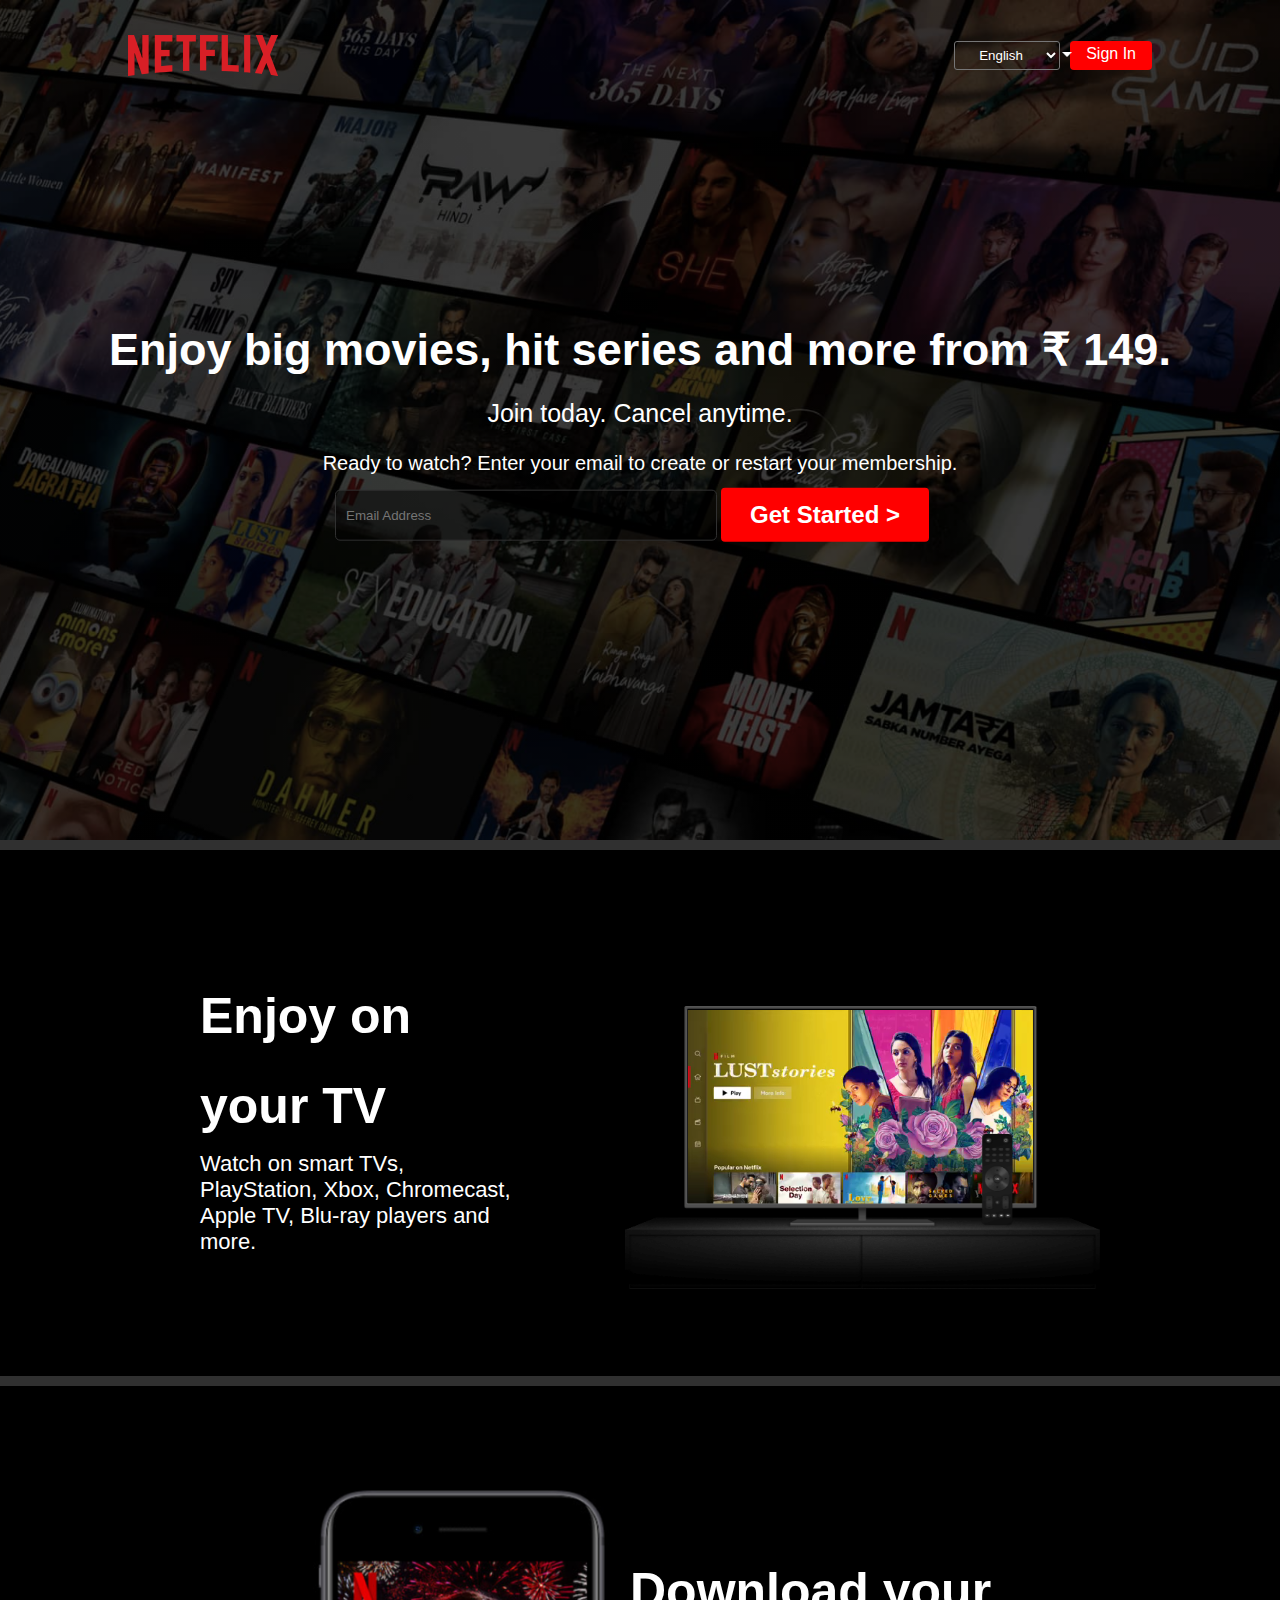
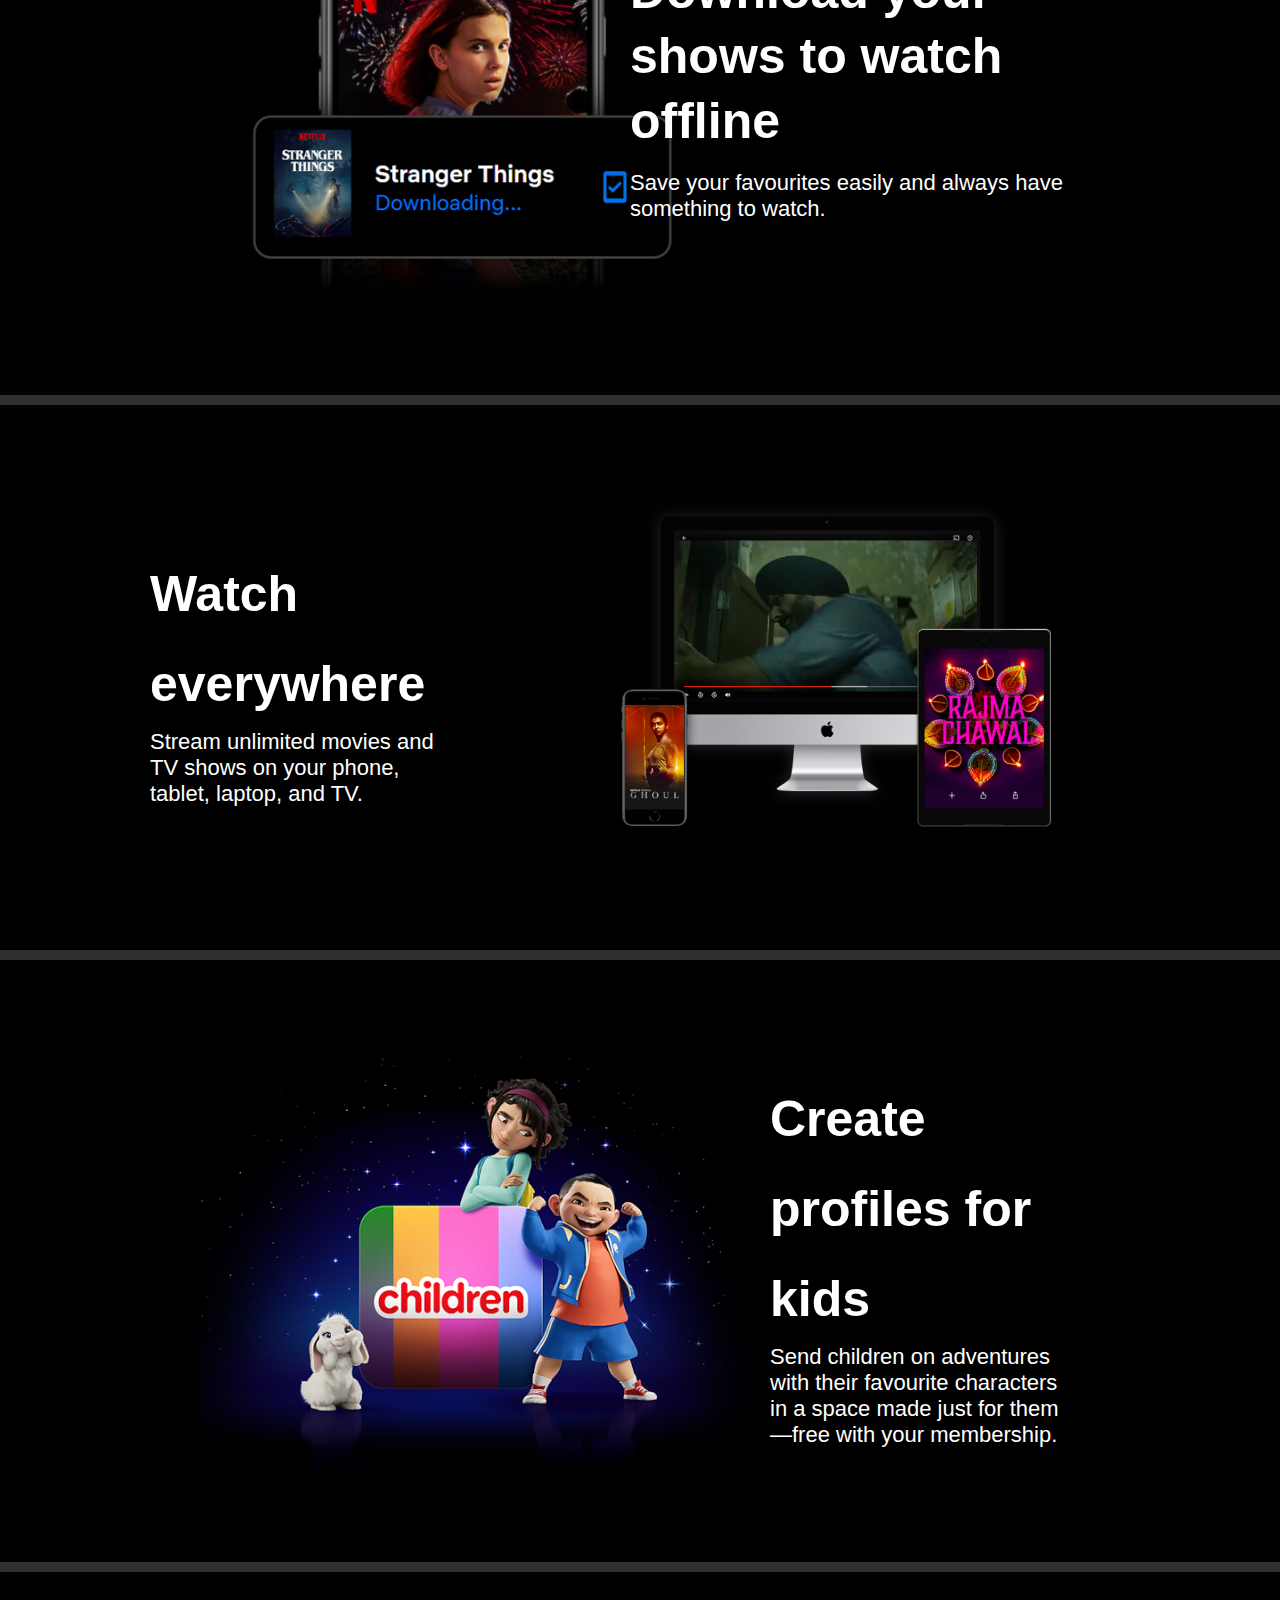
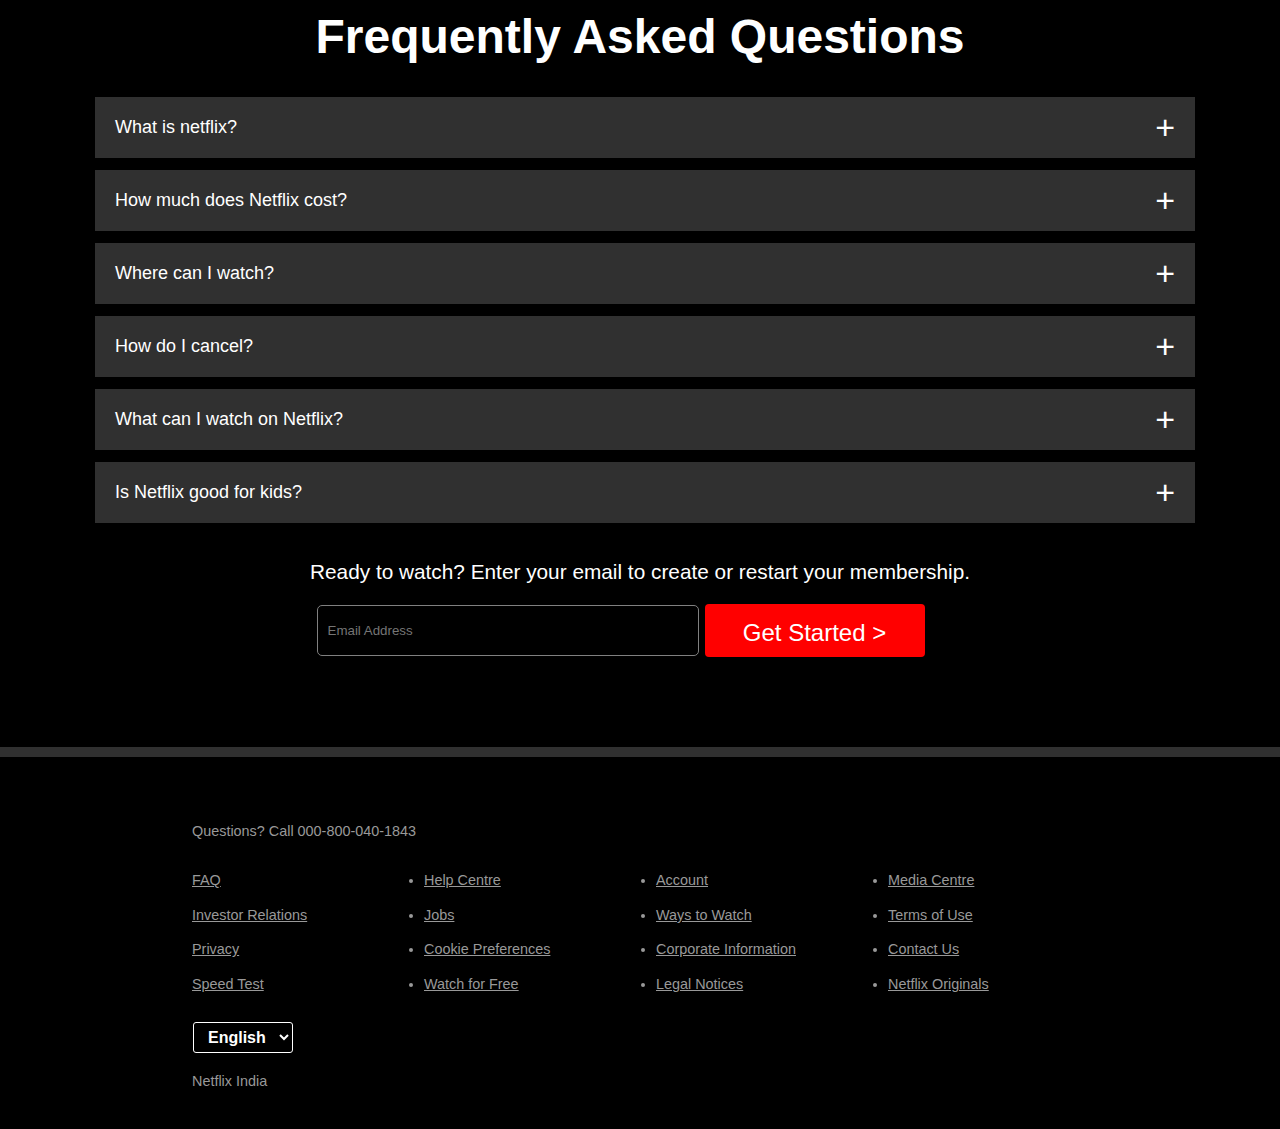
==== index.html @ d726b63e "made changes" ====
<!DOCTYPE html>
<html lang="en">
<head>
    <meta charset="UTF-8">
    <meta name="viewport" content="width=device-width, initial-scale=1.0">
    
    <link rel="stylesheet" href="logo.css">
    <link rel="shortcut icon" href="C:\Projects\netflixfavicon.png" type="image/x-icon">
    <title>Netflix India - Watch Tv Shows Online,Watch Movies Online</title>
    
</head>
<body>
    <header class="main-section">
        <div class="main-sectiontop">
         <nav>
          <img class="logoimg" src="netflixlogo.png" alt="Netflix logo">
           <div class="right-signin"> <select class="lang-dropdown" name="English">
            <option value="English">English</option>
            <option value="hindi"> हिंदी</option>
            </select>
            <img class="dropdown" src="down-icon.png">
            <a href="#" class="btn-signin">Sign In</a>
        </div>
        </nav></div>
              <div class="main-section-container">
                <h1>Enjoy big movies, hit series and more from ₹ 149.</h1>
                <h3>Join today. Cancel anytime.</h3>
                <p>Ready to watch? Enter your email to create or restart your membership.</p>  
                <div class="signin-btn">
                <input type="email" name="email" id="mail" placeholder="Email Address">
                <a href="#" class="btn-lg">Get Started ></a>
        </div>      
        </div>
        </header>
        <section>
        <div class="feature-one">
            <div class="row-one">
            <h1>Enjoy on your TV</h1>
            <p>Watch on smart TVs, PlayStation, Xbox, Chromecast, Apple TV, Blu-ray players and more.</p>
        </div>
        <div class="media">
            <img class="tvimg" src="tv.png">
            <video class="videoone"  autoplay playsinline muted loop>
            <source src="1.m4v" type="video/mp4">
        </video>
        </div>
        </div>
        <div class="feature-two">
            <div class="mobile-download">
                <img class="mobile" src="feature-2.png">
            </div>
            <div class="row-two">
            <h1>Download your shows to watch offline</h1>
            <p>Save your favourites easily and always have something to watch.</p>
        </div>
     </div>
       
        <div class="feature-three">
            <div class="row-three">
            <h1>Watch everywhere</h1>
            <p>Stream unlimited movies and TV shows on your phone, tablet, laptop, and TV.</p>
        </div>
        <div class="mac-video">
            <img class="mac" src="device-pile-in.png">
            <video class="videotwo"  autoplay playsinline muted loop>
            <source src="2.m4v" type="video/mp4">
            </video>
        </div>
    </div>
        
        <div class="feature-four">
            <div class="kids"><img class="cartoon" src="cartoon.png">
            </div>
            <div class="row-four">
            <h1>Create profiles for kids</h1>
            <p>Send children on adventures with their favourite characters in a space made just for them—free with your membership.</p>
        </div>
            </div>
        </div>
    </section>
    <section class="lastsec">
        <div class="faq">
            <h1>Frequently Asked Questions</h1>
            <ul class=" accordion">
                <li> 
                  
                    <input type="radio" name="accordion" id="first">
                    <label for="first">What is netflix?</label>
              
                    <div class="content">
                       <p>Netflix is a streaming service that offers a wide variety of award-winning TV shows, movies, anime, documentaries and more – on thousands of internet-connected devices.
                        You can watch as much as you want, whenever you want, without a single ad – all for one low monthly price. There's always something new to discover, and new TV shows and movies are added every week!</p>
                    </div>
                </li>
                <li>
                    <input type="radio" name="accordion" id="second">
                    <label for="second">How much does Netflix cost?</label>
               
                    <div class="content">
                       <p>Watch Netflix on your smartphone, tablet, Smart TV, laptop, or streaming device, all for one fixed monthly fee. Plans range from ₹ 149 to ₹ 649 a month. No extra costs, no contracts.</p>
                    </div>
                </li>
                <li>
                    <input type="radio" name="accordion" id="third">
                    <label for="third">Where can I watch?</label>
               
                    <div class="content">
                       <p>Watch anywhere, anytime. Sign in with your Netflix account to watch instantly on the web at netflix.com from your personal computer or on any internet-connected device that offers the Netflix app, including smart TVs, smartphones, tablets, streaming media players and game consoles.

                        You can also download your favourite shows with the iOS, Android, or Windows 10 app. Use downloads to watch while you're on the go and without an internet connection. Take Netflix with you anywhere.</p>
                    </div>
                </li>
                <li>
                    <input type="radio" name="accordion" id="fourth">
                    <label for="fourth">How do I cancel?</label>
                
                    <div class="content">
                       <p>Netflix is flexible. There are no annoying contracts and no commitments. You can easily cancel your account online in two clicks. There are no cancellation fees – start or stop your account anytime.</p>
                    </div>
                </li>
                <li>
                    <input type="radio" name="accordion" id="fifth">
                    <label for="fifth">What can I watch on Netflix?</label>
                
                    <div class="content">
                       <p>Netflix is flexible. There are no annoying contracts and no commitments. You can easily cancel your account online in two clicks. There are no cancellation fees – start or stop your account anytime.</p>
                    </div>
                </li>
                <li>
                    <input type="radio" name="accordion" id="sixth">
                    <label for="sixth">Is Netflix good for kids?</label>
               
                    <div class="content">
                       <p>The Netflix Kids experience is included in your membership to give parents control while kids enjoy family-friendly TV shows and films in their own space.

                        Kids profiles come with PIN-protected parental controls that let you restrict the maturity rating of content kids can watch and block specific titles you don’t want kids to see.</p>
                    </div>
                </li>
            </ul>
            <p>Ready to watch? Enter your email to create or restart your membership.</p>
            <div class="input">
                <input type="email" name="email" placeholder="Email Address">
                <a href="#" class="btn-rounded"><button>Get Started ></button></a>
            </div>
        </div>
    </section>


    <footer class="footer">
        <p>Questions? Call 000-800-040-1843</p>
        <div class="footer-cols">
            <ul>
                <li><a href="#">FAQ</a></li>
                <li><a href="#">Investor Relations</a></li>
                <li><a href="#">Privacy</a></li>
                <li><a href="#">Speed Test</a></li>
               <select class="language" name="English">
                <option value="English">English</option>
               </select>
                    <p>Netflix India</p>
            </ul>
            <ul>
                <li><a href="#">Help Centre</a></li>
                <li><a href="#">Jobs</a></li>
                <li><a href="#">Cookie Preferences</a></li>
                <li><a href="#">Watch for Free</a></li>
               
            </ul>
            <ul>
                <li><a href="#">Account</a></li>
                <li><a href="#">Ways to Watch</a></li>
                <li><a href="#">Corporate Information</a></li>
                <li><a href="#">Legal Notices</a></li>
            </ul>
            <ul>
                <li><a href="#">Media Centre</a></li>
                <li><a href="#">Terms of Use</a></li>
                <li><a href="#">Contact Us</a></li>
                <li><a href="#">Netflix Originals</a></li>
                
            </ul>
        </div>
    </footer>

</body>
</html>
---- logo.css ----
*{
    margin: 0;
    padding: 0;
}
body{
    font-family: Netflix Sans,Helvetica Neue,Segoe UI,Roboto,Ubuntu,sans-serif;
    background-color: black;
    color: white;
}
.main-section{
    height: 90vh;
    background-image:linear-gradient(rgba(0,0,0,0.7),rgba(0,0,0,0.7)), url(Backgroundimg.png);
    background-size: cover;
    background-position: center;
    padding: 15px 10%;
    position: relative;
    border-bottom: 10px solid #303030;
} 
.main-sectiontop {
   height: 100%;
   color: rgba(0, 0, 0, 0.5);
  
}
nav {
    display: flex;
    align-items: center;
    justify-content: space-between;
    padding: 20px 0px;
}
.logoimg{
    width: 150px;
    cursor: pointer;
} 
.right-signin {
    font-weight: 500;
    display: flex;
}
.btn-signin {
    background-color:red;
    color: white;
    text-decoration: none;
    padding-top: 4px;
    padding-bottom: 4px;
    padding-left: 16px;
    padding-right: 16px;
    border: none;
    margin-left: 10px;
    border-radius: 4px;
}
.btn-signin:hover{
    background-color: lightcoral;
}
.lang-dropdown{
    color: white;
    background-color:transparent ;
    padding-top: 5px;
    padding-bottom: 5px;
    padding-left: 20px;
    padding-right: 20px;
    border-radius: 3px; 
    position: relative;
   
}
.dropdown {
    width: 10px;
    height: 5px;
    position: absolute;
    top: 52px;
    left: 83%;
}
.main-section-container{
    /* color: white; */
    position: absolute;
    top: 55%;
    width: 100%;
    transform: translate(-10%, -50%); 
    text-align: center;
    font-size: 20px;
    line-height: 50px;
}
.main-section-container h1{
    font-weight: 800;
    font-size: 45px;
    margin: 0 30px;
    line-height: 74.5px; 
   
}
.main-section-container h3{
    font-size: 25px;
    font-weight: 500;
}
.signin-btn{
    display: inline-grid;
    align-items: center;
    grid-template-columns: 60% 47%;
    padding-bottom: 70px;
    /* color: white; */
}
.btn-lg{
    width: 200px;
    left: 20px;
    text-align: center;
    text-decoration: none;
    background-color: red;
    font-size: 1.5rem;
    font-weight: 650;
    padding: 1.7px 4px;
    border: none;
    border-radius: 4px;
    color: white;
    margin-left: 20px;
}
.main-section-container input{
    background:rgba(0, 0, 0, 0.5);
    width: 360px;
    color: white;
    padding: 17px 10px; 
    border-radius: 5px; 
    border-color: white; 
    border: 1px solid #303030;       
}
/*------------------features-----------------------*/
section {
  
    padding: 0px;
    margin: 0px;
  
} 

section h1{
    font-size:50px;
    line-height: 90px;
}
section p{
    font-size:22px;
    font-weight: 500;
    
}
.feature-one{
    display: flex;
    width: 100%;
    border-bottom: 10px solid #303030;
    align-items: center;
    padding: 85px 0px;
    
}
.row-one{
   
  flex-basis: 50%;
  padding-left: 200px;
  padding-right: 100px;
}
.media {
    position: relative;
    display: flex;
    padding-left: 0px;
    padding-right: 180px;
    flex-basis: 50%;
    
}
.tvimg{
    width: 475px;
    z-index: 2;
}
.videoone{
    width: 345px;
    position: absolute;
    top: 75px;
    left: 63px;
}
 .feature-two {
    display: flex;
    width: 100%;
   align-items: center;
   border-bottom: 10px solid #303030;
   padding: 85px 0px;
   
}
.mobile-download {
    width: 300px;
    flex-basis: 50%;
    padding-left: 180px;
 
    
}
.row-two h1{
    line-height: 65px;
    margin-bottom: 16px;
}

.row-two{
    width: 50%;
    flex-basis: 50%;
    padding-right: 200px;
}
.mobile{
    width: 580px;
}
.feature-three{
    display: flex;
    width: 100%;
    align-items: center;
   padding: 85px 0px;
    border-bottom: 10px solid #303030;
}
.row-three{
    width: 200px;
  flex-basis: 50%;
  padding-left: 150px;
  padding-right: 130px; 
  
}
.mac-video {
    position: relative;
    display: flex;
    flex-basis: 50%;
    padding-right: 200px;
   
  
}
.mac{
    width: 500px;
    z-index:3;
}
.videotwo{
    width: 303px;
    position: absolute;
    top: 41px;
    left: 94px;

}
.feature-four{
    display: flex;
    width: 100%;
    align-items: center;
    justify-content: center;
    /* flex-wrap: wrap; */
    padding: 85px 0px;
   
    border-bottom: 10px solid #303030;
}
.row-four{
    width: 50%;
    flex-basis: 50%;
    padding-right: 200px;
   
    
}
.kids{
    width: 50%;
    flex-basis: 50%;
    padding-left: 200px; 
}
.cartoon{
width: 570px;
}
/* -----------------FAQs----------------------- */
.faq{
    padding: 20px 10px;
    text-align: center;
    border-bottom: 10px solid #303030;
}

.faq h1{
    /* padding-bottom: 10px; */
    font-size: 3rem;
}
.accordion {
    margin: 10px auto;
    width: 100%;
    max-width: 1100px;
}
.accordion li {
    list-style: none;
    width: 100%;
    padding: 5px;
}
.accordion label{
    display: flex;
    align-items: center;
    padding: 20px;
    font-size: 18px;
    font-weight: 500;
    background-color: #303030;
    margin-bottom: 2px;
    cursor: pointer;
    position: relative;
    transition: transform 0.5s;
}
label::after{
    content: '+';
    font-size: 34px;
    position: absolute;
    right: 20px;

}
input[type="radio"]{
     display: none;
 }
.accordion .content{
    background: #303030;
    text-align: left;
    padding: 0px 20px;
    max-height: 0;
    overflow: hidden;
    transition: max-height 0.5s, padding 0.5s;
}
.accordion input[type="radio"]:checked + label ~ .content{
    max-height: 400px;
    padding: 0px 20px;
}
.accordion input[type="radio"]:checked+ label::after {
    transform: rotate(135deg);
}

.faq p{
    padding: 20px 0px;
    font-size: 1.3rem;
    font-weight: 450;
} 
.input{
    display: inline-grid;
    align-items: center;
    grid-template-columns: 50% 47%;
    padding-bottom: 70px;
    color: white;

}
.input input{
   
      background:rgba(0, 0, 0, 0.5);
      width: 360px;
      padding: 17px 10px; 
      border-radius: 5px; 
      border-color: white; 
      border: 1px solid grey;
}

.input button{
    height: 3.35rem;
    width: 220px;
    left: 20px;
    text-align: center;
    background-color:red;
    font-size: 1.5rem;
    padding: 15px 15px;
    border: none;
    border-radius: 2px;
    color: white;
    margin-left: 45px;
    border-radius: 4px;
}
/* -----------------footer------------ */
.footer{
    max-width: 70%;
    margin: 1rem auto;
    overflow: auto;
    padding-top: 50px;
}

.footer , .footer a{
    color: #999999;
    font-size: 0.9rem;
}

.footer p{
    margin-bottom: 1.5rem;
}

.footer .footer-cols{
    display: grid;
    grid-template-columns: repeat(4 , 1fr);
    grid-gap: 2rem;
}

.footer li{
    line-height: 2.4;
}
.language{
    background-color: transparent;
    border:1px solid white;
    color: white;
    margin-top: 20px;
    margin-left: 1px;
    border-radius: 3px;
    font-size: medium;
    font-weight: 700;
    padding: 5px 10px; 
}


.footer-cols p {
 padding-top: 20px;
}
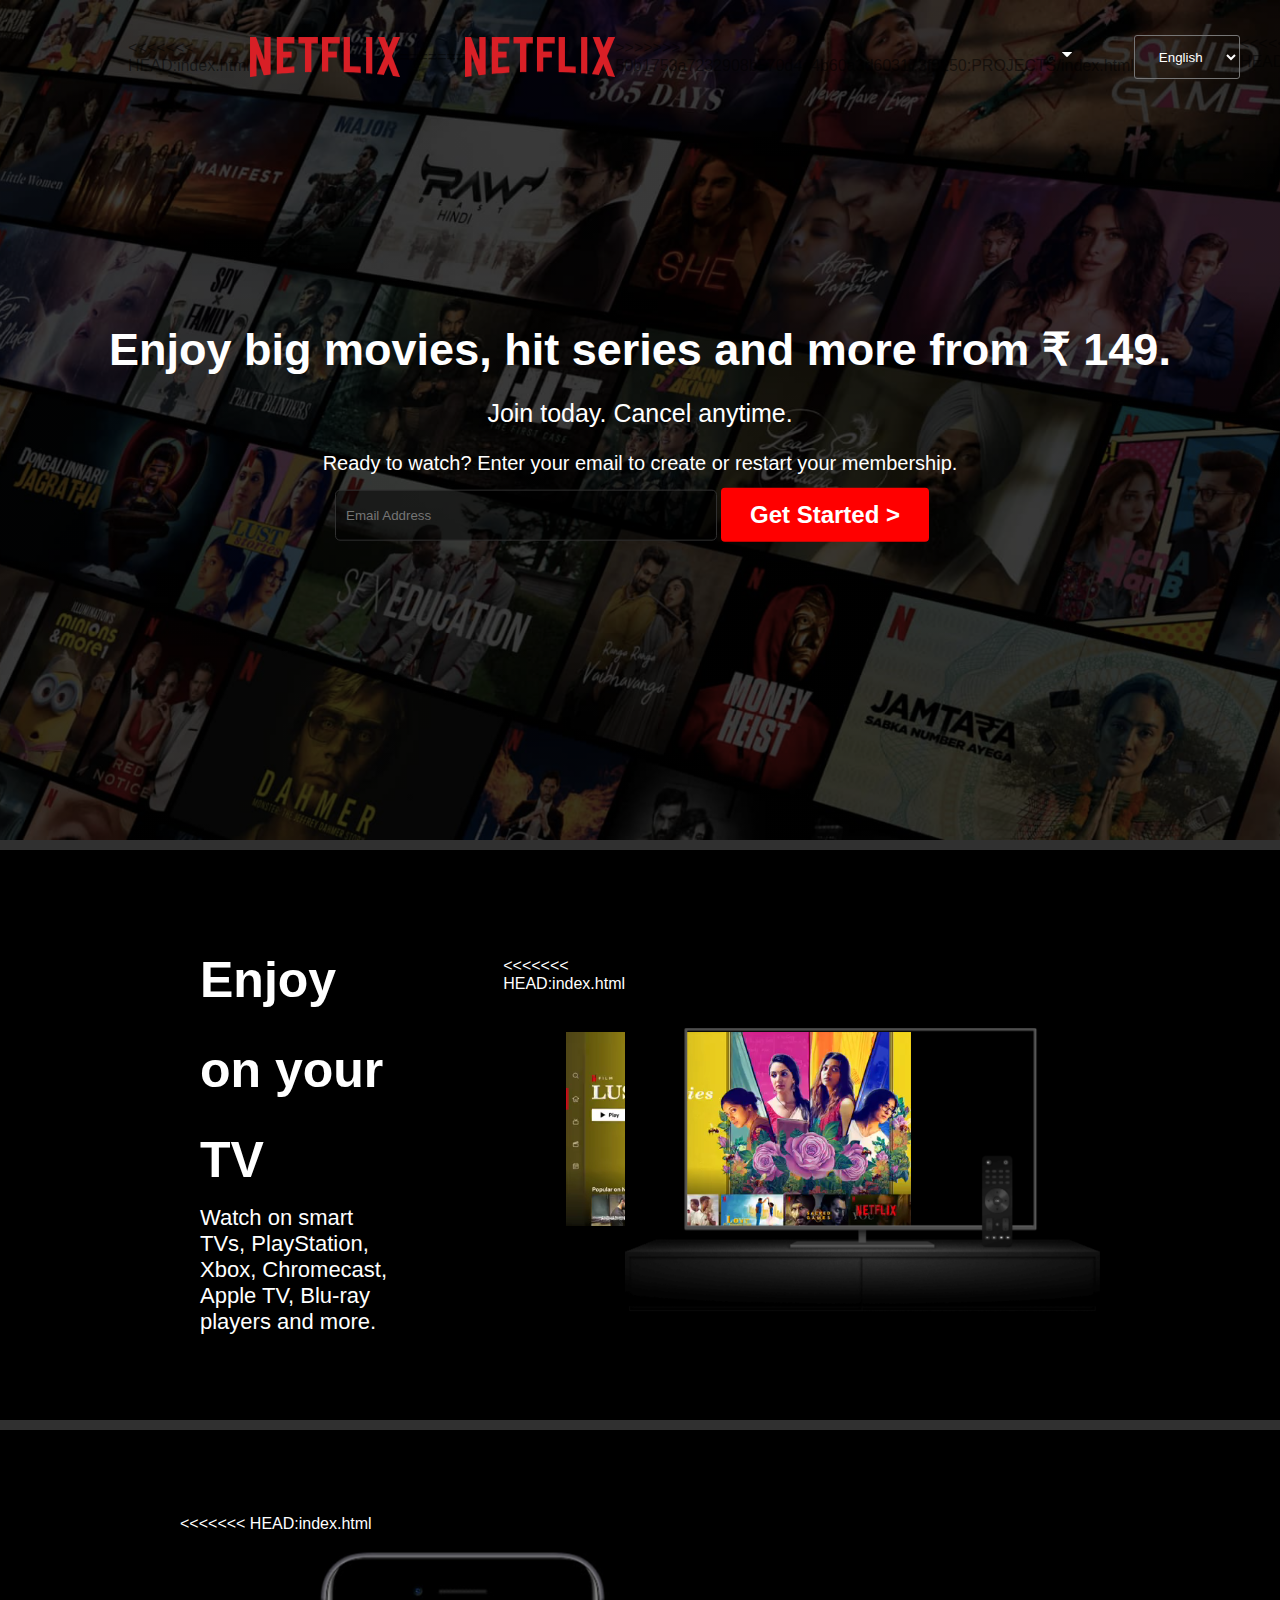
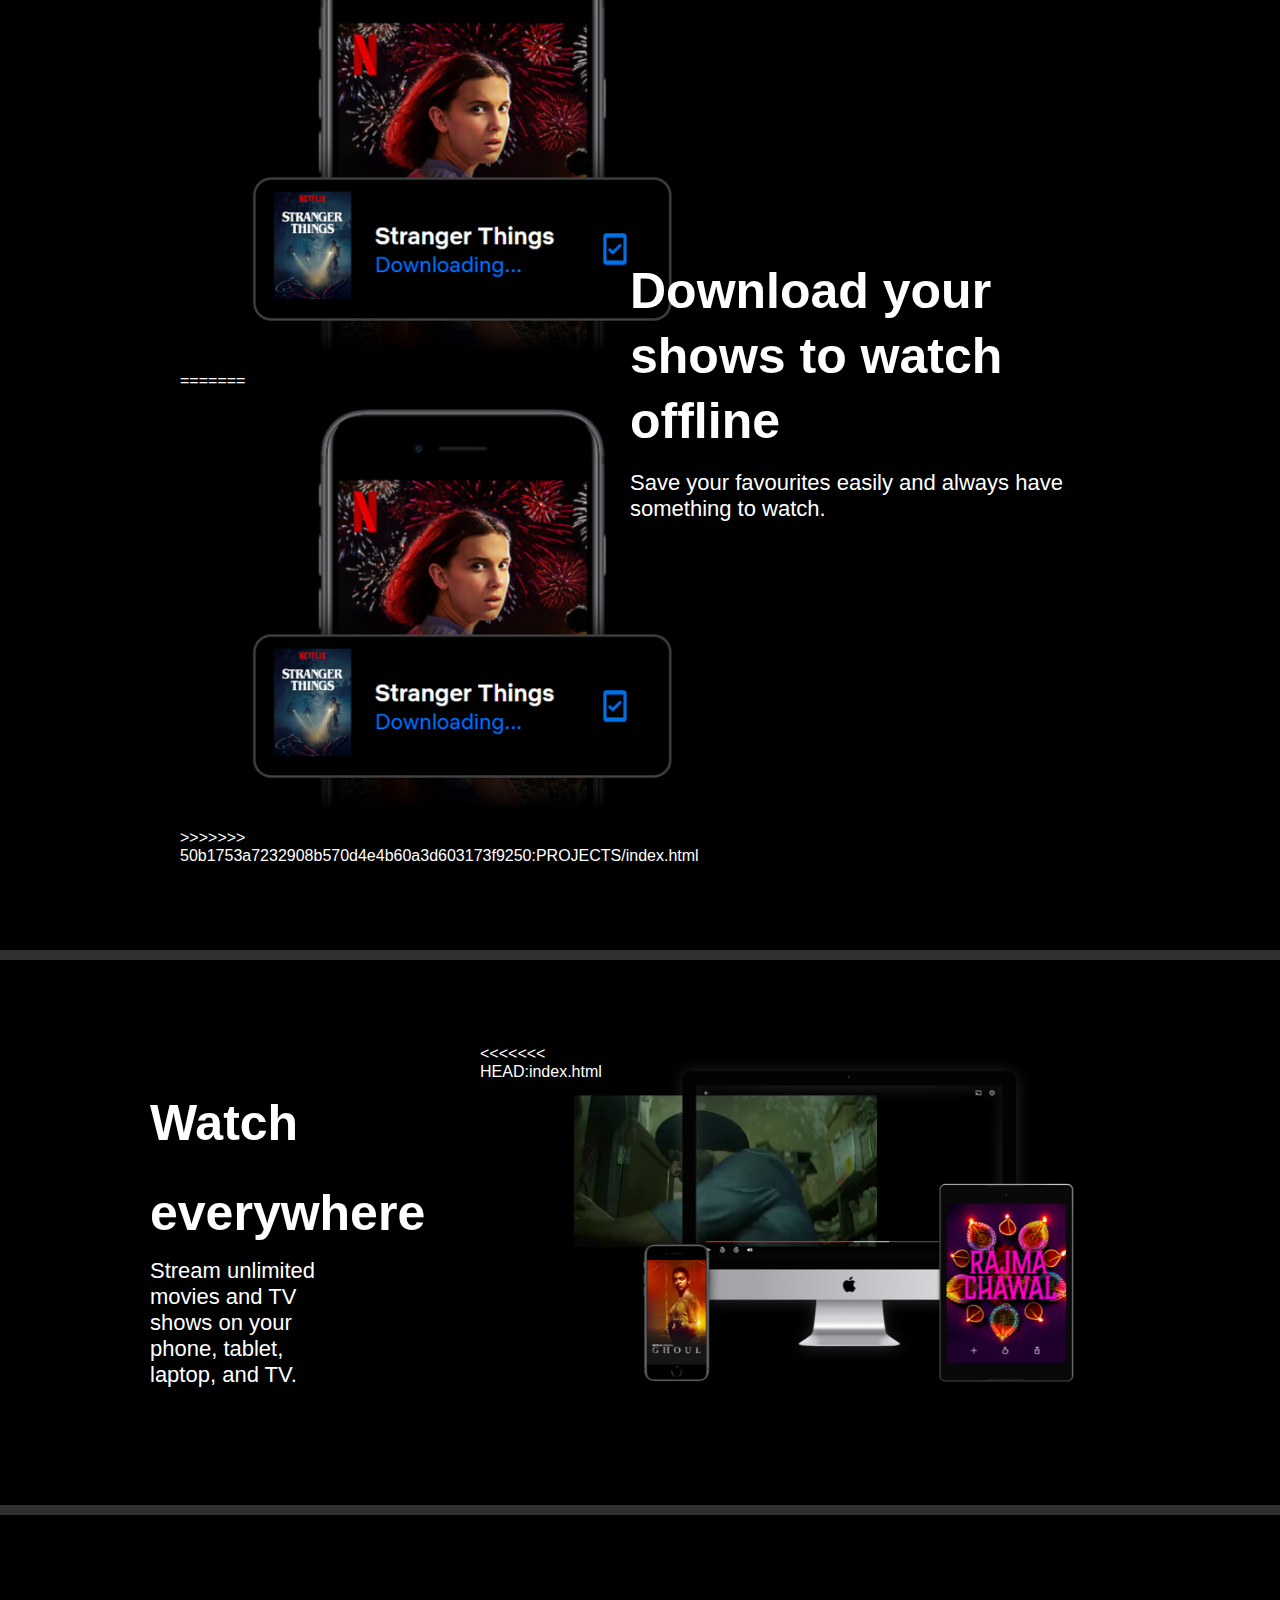
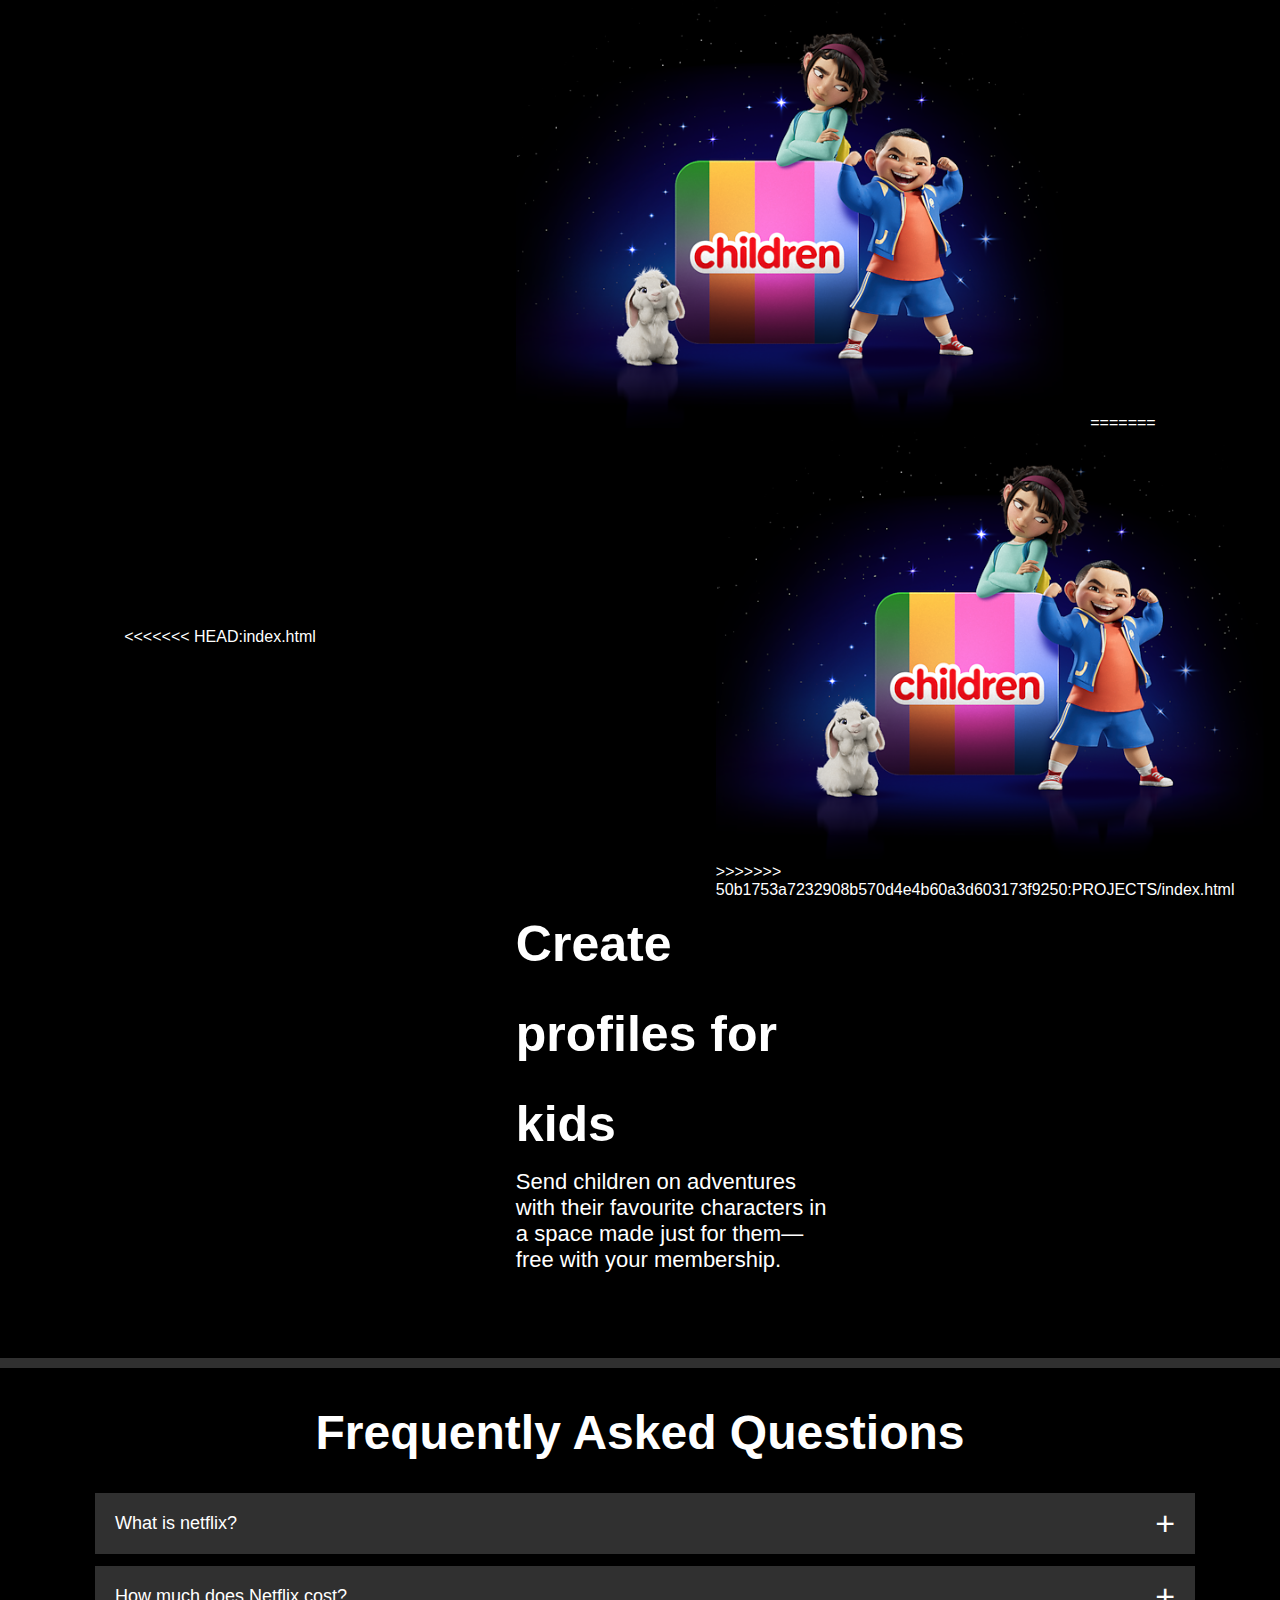
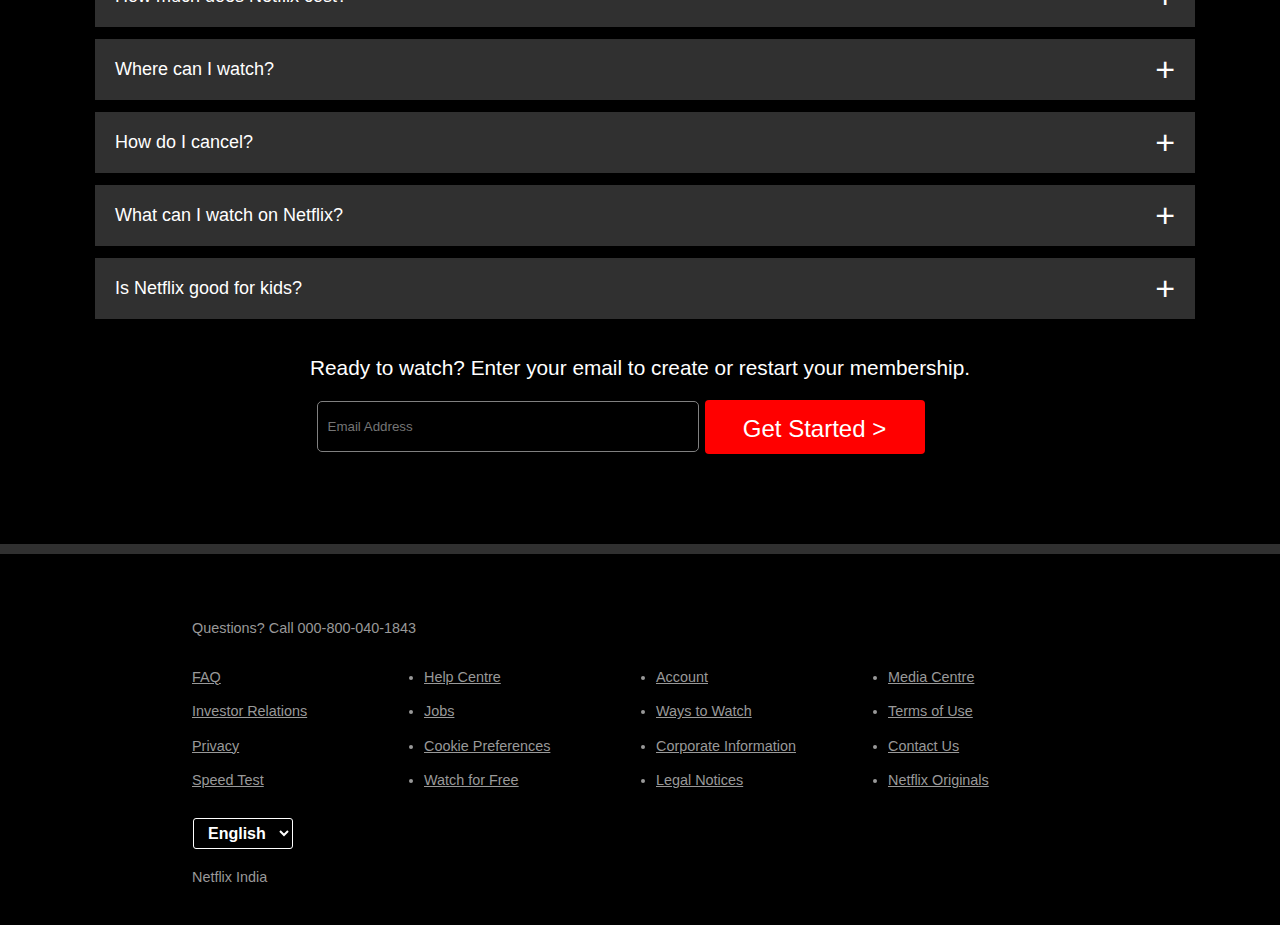
==== commit bf57b4f2: "Merge branch 'main' of https://github.com/Yaminiduvva/Projects" ====
--- a/index.html
+++ b/index.html
@@ -13,12 +13,20 @@
     <header class="main-section">
         <div class="main-sectiontop">
          <nav>
+<<<<<<< HEAD:index.html
           <img class="logoimg" src="netflixlogo.png" alt="Netflix logo">
+=======
+          <img class="logoimg" src="/netflixlogo.png" alt="Netflix logo">
+>>>>>>> 50b1753a7232908b570d4e4b60a3d603173f9250:PROJECTS/index.html
            <div class="right-signin"> <select class="lang-dropdown" name="English">
             <option value="English">English</option>
             <option value="hindi"> हिंदी</option>
             </select>
+<<<<<<< HEAD:index.html
             <img class="dropdown" src="down-icon.png">
+=======
+            <img class="dropdown" src="/down-icon.png">
+>>>>>>> 50b1753a7232908b570d4e4b60a3d603173f9250:PROJECTS/index.html
             <a href="#" class="btn-signin">Sign In</a>
         </div>
         </nav></div>
@@ -39,15 +47,25 @@
             <p>Watch on smart TVs, PlayStation, Xbox, Chromecast, Apple TV, Blu-ray players and more.</p>
         </div>
         <div class="media">
+<<<<<<< HEAD:index.html
             <img class="tvimg" src="tv.png">
             <video class="videoone"  autoplay playsinline muted loop>
             <source src="1.m4v" type="video/mp4">
+=======
+            <img class="tvimg" src="/boxshot.png">
+            <video class="videoone"  autoplay playsinline muted loop>
+            <source src="/1.m4v" type="video/mp4">
+>>>>>>> 50b1753a7232908b570d4e4b60a3d603173f9250:PROJECTS/index.html
         </video>
         </div>
         </div>
         <div class="feature-two">
             <div class="mobile-download">
+<<<<<<< HEAD:index.html
                 <img class="mobile" src="feature-2.png">
+=======
+                <img class="mobile" src="/feature-2.png">
+>>>>>>> 50b1753a7232908b570d4e4b60a3d603173f9250:PROJECTS/index.html
             </div>
             <div class="row-two">
             <h1>Download your shows to watch offline</h1>
@@ -61,15 +79,25 @@
             <p>Stream unlimited movies and TV shows on your phone, tablet, laptop, and TV.</p>
         </div>
         <div class="mac-video">
+<<<<<<< HEAD:index.html
             <img class="mac" src="device-pile-in.png">
             <video class="videotwo"  autoplay playsinline muted loop>
             <source src="2.m4v" type="video/mp4">
+=======
+            <img class="mac" src="/device-pile-in.png">
+            <video class="videotwo"  autoplay playsinline muted loop>
+            <source src="/2.m4v" type="video/mp4">
+>>>>>>> 50b1753a7232908b570d4e4b60a3d603173f9250:PROJECTS/index.html
             </video>
         </div>
     </div>
         
         <div class="feature-four">
+<<<<<<< HEAD:index.html
             <div class="kids"><img class="cartoon" src="cartoon.png">
+=======
+            <div class="kids"><img class="cartoon" src="/cartoon.png">
+>>>>>>> 50b1753a7232908b570d4e4b60a3d603173f9250:PROJECTS/index.html
             </div>
             <div class="row-four">
             <h1>Create profiles for kids</h1>
